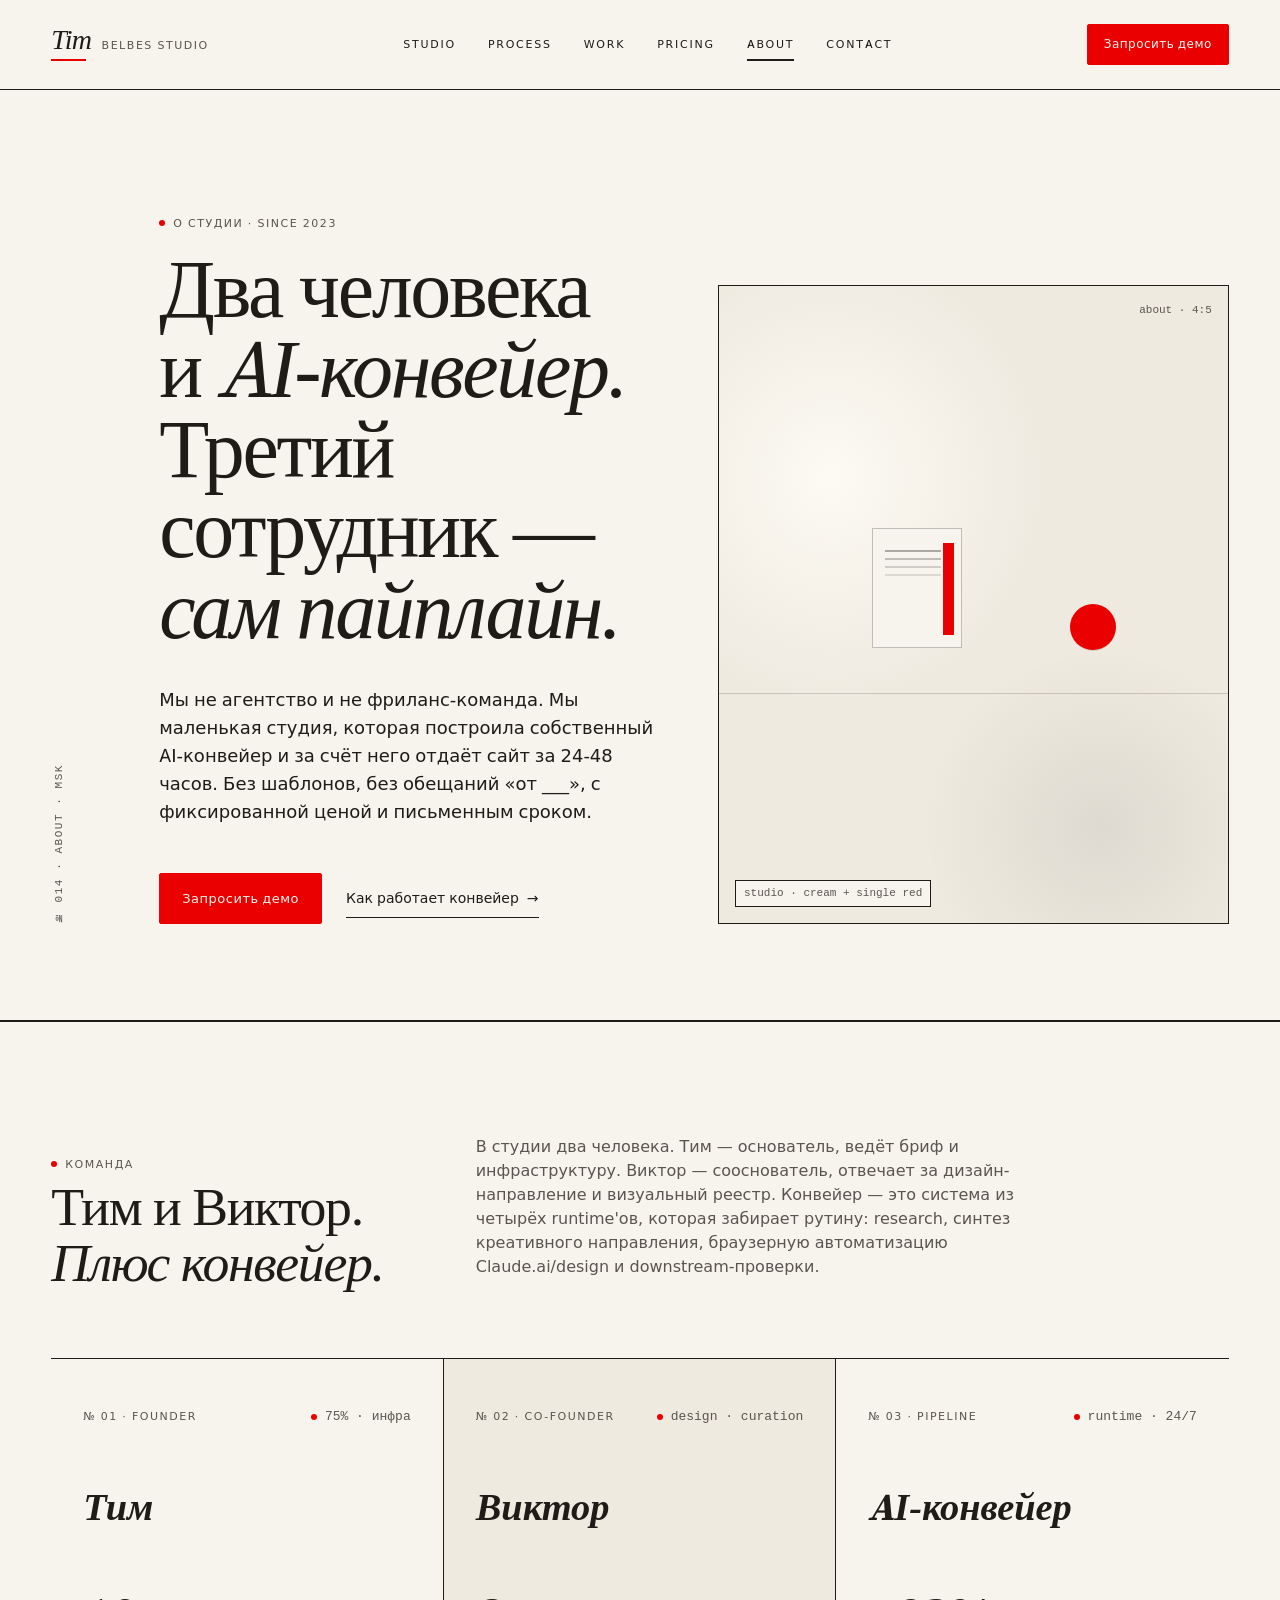
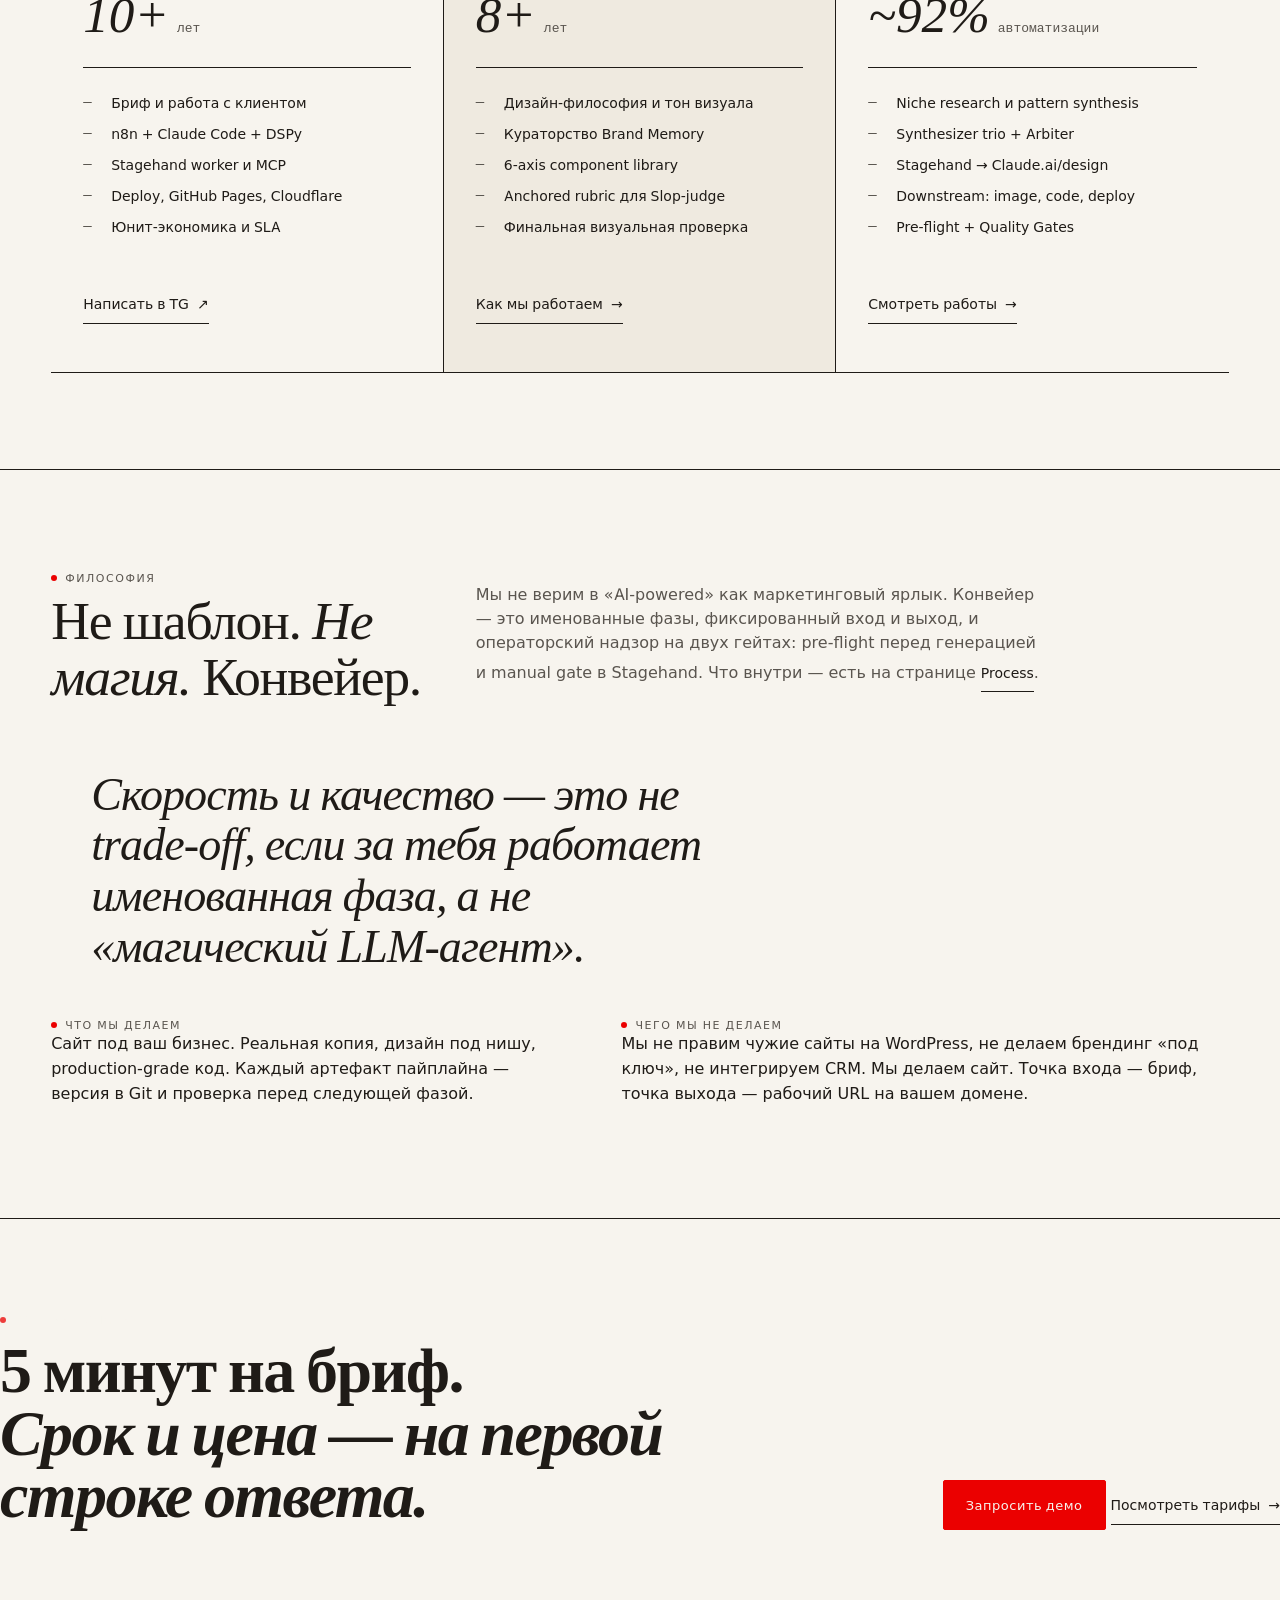
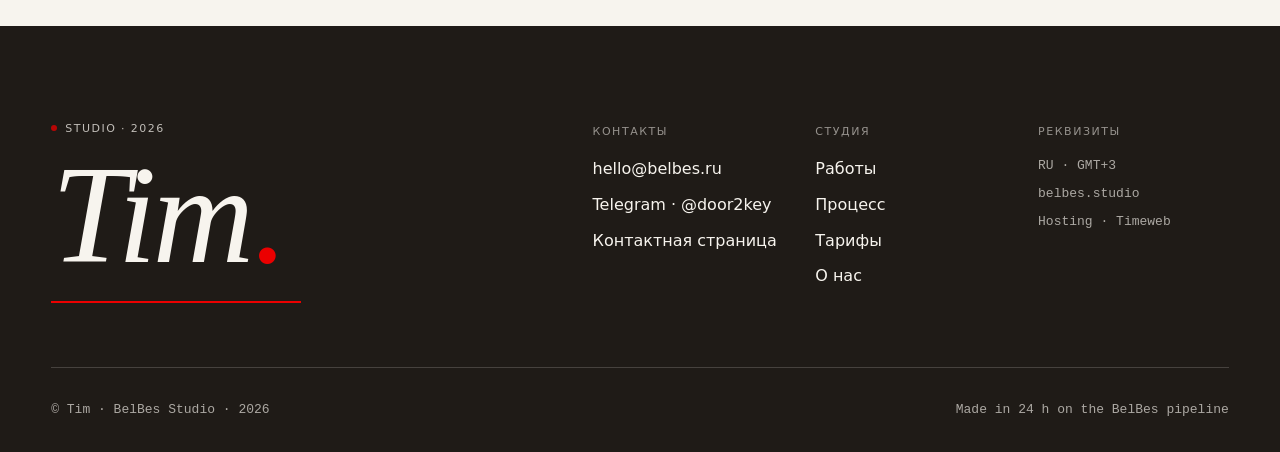
==== about.html @ f6752cf2 "autofix V6.11.3: Claude Code generated 4 missing nav pages about/pricing/case-studies/contacts. Stag" ====
<!DOCTYPE html>
<html lang="ru">
<head>
<meta charset="UTF-8" />
<meta name="viewport" content="width=device-width, initial-scale=1" />
<title>О студии — BelBes Studio</title>
<meta name="description" content="BelBes Studio — два человека и AI-конвейер. Мы делаем сайт под ключ за 24-48 часов: фиксированный срок, прозрачный процесс, production-grade код." />
<link rel="stylesheet" href="assets/styles.css" />
</head>
<body data-screen-label="about">
<a class="bb-skip" href="#main">Перейти к контенту</a>
<div class="bb-page">

  <header class="bb-header">
    <a href="index.html" class="bb-wordmark">
      <span class="bb-wordmark-italic">Tim</span>
      <span class="bb-wordmark-tag">BelBes Studio</span>
    </a>
    <nav class="bb-nav" aria-label="Основная навигация">
      <a class="bb-nav-link" href="index.html">Studio</a>
      <a class="bb-nav-link" href="how-it-works.html">Process</a>
      <a class="bb-nav-link" href="case-studies.html">Work</a>
      <a class="bb-nav-link" href="pricing.html">Pricing</a>
      <a class="bb-nav-link is-active" href="about.html">About</a>
      <a class="bb-nav-link" href="contacts.html">Contact</a>
    </nav>
    <a class="bb-btn bb-btn-primary bb-btn-sm" href="contacts.html#brief">Запросить демо</a>
  </header>

  <main id="main">

    <section class="bb-hero" data-screen-label="about / hero" aria-labelledby="about-title">
      <div class="bb-hero-rail">
        <div class="bb-rail bb-rail-v">№ 014 · ABOUT · MSK</div>
      </div>
      <div class="bb-hero-body">
        <div class="bb-eyebrow"><span class="dot"></span>О студии · since 2023</div>
        <h1 id="about-title" class="bb-hero-title">
          Два человека и <em>AI-конвейер.</em><br />
          Третий сотрудник —<br />
          <em>сам пайплайн.</em>
        </h1>
        <p class="bb-hero-lede">
          Мы не агентство и не фриланс-команда. Мы маленькая студия, которая
          построила собственный AI-конвейер и за счёт него отдаёт сайт за
          24-48 часов. Без шаблонов, без обещаний «от ___», с фиксированной
          ценой и письменным сроком.
        </p>
        <div class="bb-hero-cta">
          <a class="bb-btn bb-btn-primary" href="contacts.html#brief">Запросить демо</a>
          <a class="bb-btn-link" href="how-it-works.html">Как работает конвейер <span class="bb-arr">→</span></a>
        </div>
      </div>
      <div class="bb-hero-meta">
        <div class="bb-photo-editorial" style="width:100%; aspect-ratio: 4/5;">
          <div class="bb-photo-accent"></div>
          <div class="bb-photo-cup"></div>
          <span class="bb-photo-corner">about · 4:5</span>
          <span class="bb-photo-tag">studio · cream + single red</span>
        </div>
      </div>
    </section>

    <section class="bb-section" data-screen-label="about / team" aria-labelledby="team-title">
      <div class="container">
        <header class="bb-section-head">
          <div class="bb-section-head-stack">
            <div class="bb-eyebrow"><span class="dot"></span>Команда</div>
            <h2 id="team-title" class="bb-section-title">
              Тим и Виктор. <em>Плюс конвейер.</em>
            </h2>
          </div>
          <p class="bb-section-kicker">
            В студии два человека. Тим — основатель, ведёт бриф и инфраструктуру.
            Виктор — сооснователь, отвечает за дизайн-направление и
            визуальный реестр. Конвейер — это система из четырёх runtime'ов,
            которая забирает рутину: research, синтез креативного направления,
            браузерную автоматизацию Claude.ai/design и downstream-проверки.
          </p>
        </header>

        <div class="bb-tiers">
          <article class="bb-tier">
            <div class="bb-tier-eyebrow">
              <span class="bb-eyebrow">№ 01 · Founder</span>
              <span class="bb-tier-time">75% · инфра</span>
            </div>
            <h3 class="bb-tier-name"><em>Тим</em></h3>
            <div class="bb-tier-price">
              <span class="bb-tier-price-num">10+</span>
              <span class="bb-tier-price-unit">лет</span>
            </div>
            <div class="bb-tier-line"></div>
            <ul class="bb-tier-list">
              <li>Бриф и работа с клиентом</li>
              <li>n8n + Claude Code + DSPy</li>
              <li>Stagehand worker и MCP</li>
              <li>Deploy, GitHub Pages, Cloudflare</li>
              <li>Юнит-экономика и SLA</li>
            </ul>
            <div class="bb-tier-cta">
              <a class="bb-btn-link" href="https://t.me/door2key">Написать в TG <span class="bb-arr">↗</span></a>
            </div>
          </article>

          <article class="bb-tier is-feature">
            <div class="bb-tier-eyebrow">
              <span class="bb-eyebrow">№ 02 · Co-founder</span>
              <span class="bb-tier-time">design · curation</span>
            </div>
            <h3 class="bb-tier-name"><em>Виктор</em></h3>
            <div class="bb-tier-price">
              <span class="bb-tier-price-num">8+</span>
              <span class="bb-tier-price-unit">лет</span>
            </div>
            <div class="bb-tier-line"></div>
            <ul class="bb-tier-list">
              <li>Дизайн-философия и тон визуала</li>
              <li>Кураторство Brand Memory</li>
              <li>6-axis component library</li>
              <li>Anchored rubric для Slop-judge</li>
              <li>Финальная визуальная проверка</li>
            </ul>
            <div class="bb-tier-cta">
              <a class="bb-btn-link" href="how-it-works.html">Как мы работаем <span class="bb-arr">→</span></a>
            </div>
          </article>

          <article class="bb-tier">
            <div class="bb-tier-eyebrow">
              <span class="bb-eyebrow">№ 03 · Pipeline</span>
              <span class="bb-tier-time">runtime · 24/7</span>
            </div>
            <h3 class="bb-tier-name"><em>AI-конвейер</em></h3>
            <div class="bb-tier-price">
              <span class="bb-tier-price-num">~92%</span>
              <span class="bb-tier-price-unit">автоматизации</span>
            </div>
            <div class="bb-tier-line"></div>
            <ul class="bb-tier-list">
              <li>Niche research и pattern synthesis</li>
              <li>Synthesizer trio + Arbiter</li>
              <li>Stagehand → Claude.ai/design</li>
              <li>Downstream: image, code, deploy</li>
              <li>Pre-flight + Quality Gates</li>
            </ul>
            <div class="bb-tier-cta">
              <a class="bb-btn-link" href="case-studies.html">Смотреть работы <span class="bb-arr">→</span></a>
            </div>
          </article>
        </div>
      </div>
    </section>

    <section class="bb-section" data-screen-label="about / philosophy" aria-labelledby="phil-title">
      <div class="container">
        <header class="bb-section-head">
          <div class="bb-section-head-stack">
            <div class="bb-eyebrow"><span class="dot"></span>Философия</div>
            <h2 id="phil-title" class="bb-section-title">
              Не шаблон. <em>Не магия.</em> Конвейер.
            </h2>
          </div>
          <p class="bb-section-kicker">
            Мы не верим в «AI-powered» как маркетинговый ярлык. Конвейер — это
            именованные фазы, фиксированный вход и выход, и операторский надзор
            на двух гейтах: pre-flight перед генерацией и manual gate в
            Stagehand. Что внутри — есть на странице
            <a class="bb-btn-link" href="how-it-works.html">Process</a>.
          </p>
        </header>

        <blockquote class="bb-pullquote">
          <em>Скорость и качество — это не trade-off, если за тебя работает
          именованная фаза, а не «магический LLM-агент».</em>
        </blockquote>

        <div class="bb-two-col">
          <div>
            <div class="bb-eyebrow"><span class="dot"></span>Что мы делаем</div>
            <p>Сайт под ваш бизнес. Реальная копия, дизайн под нишу,
            production-grade код. Каждый артефакт пайплайна — версия в Git и
            проверка перед следующей фазой.</p>
          </div>
          <div>
            <div class="bb-eyebrow"><span class="dot"></span>Чего мы не делаем</div>
            <p>Мы не правим чужие сайты на WordPress, не делаем брендинг
            «под ключ», не интегрируем CRM. Мы делаем сайт. Точка входа —
            бриф, точка выхода — рабочий URL на вашем домене.</p>
          </div>
        </div>
      </div>
    </section>

    <section class="bb-section bb-cta-banner" data-screen-label="about / cta">
      <div class="bb-cta-banner-side">
        <div class="bb-eyebrow on-dark"><span class="dot"></span>Готовы начать?</div>
        <h2 class="bb-cta-banner-title">
          5 минут на бриф.<br /><em>Срок и цена — на первой строке ответа.</em>
        </h2>
      </div>
      <div>
        <a class="bb-btn bb-btn-primary" href="contacts.html#brief">Запросить демо</a>
        <a class="bb-btn-link on-dark" href="pricing.html">Посмотреть тарифы <span class="bb-arr">→</span></a>
      </div>
    </section>

  </main>

  <footer class="bb-footer">
    <div class="bb-footer-top">
      <div>
        <div class="bb-eyebrow on-dark"><span class="dot"></span>Studio · 2026</div>
        <div class="bb-footer-mark">Tim<span class="bb-footer-mark-dot">.</span></div>
        <div class="bb-footer-rule"></div>
      </div>
      <div class="bb-footer-cols">
        <div>
          <div class="bb-footer-h">Контакты</div>
          <a href="mailto:hello@belbes.ru">hello@belbes.ru</a>
          <a href="https://t.me/door2key">Telegram · @door2key</a>
          <a href="contacts.html">Контактная страница</a>
        </div>
        <div>
          <div class="bb-footer-h">Студия</div>
          <a href="case-studies.html">Работы</a>
          <a href="how-it-works.html">Процесс</a>
          <a href="pricing.html">Тарифы</a>
          <a href="about.html">О нас</a>
        </div>
        <div>
          <div class="bb-footer-h">Реквизиты</div>
          <span class="bb-mono" style="color: rgba(247,244,238,0.65);">RU · GMT+3</span>
          <span class="bb-mono" style="color: rgba(247,244,238,0.65);">belbes.studio</span>
          <span class="bb-mono" style="color: rgba(247,244,238,0.65);">Hosting · Timeweb</span>
        </div>
      </div>
    </div>
    <div class="bb-footer-bot">
      <span class="bb-mono">© Tim · BelBes Studio · 2026</span>
      <span class="bb-mono">Made in 24 h on the BelBes pipeline</span>
    </div>
  </footer>

</div>
</body>
</html>
---- assets/styles.css ----
/* ============================================================
   BelBes Studio — Site styles
   Multi-page, editorial. Shared across all pages.
   ============================================================ */

/* ---- Fonts ------------------------------------------------ */

@font-face {
  font-family: "Inter";
  src: url("../fonts/inter-400.woff2") format("woff2");
  font-weight: 400; font-style: normal; font-display: swap;
}
@font-face {
  font-family: "Inter";
  src: url("../fonts/inter-500.woff2") format("woff2");
  font-weight: 500; font-style: normal; font-display: swap;
}
@font-face {
  font-family: "Inter";
  src: url("../fonts/inter-600.woff2") format("woff2");
  font-weight: 600; font-style: normal; font-display: swap;
}
@font-face {
  font-family: "Source Serif Pro";
  src: url("../fonts/source-serif-pro-400.woff2") format("woff2");
  font-weight: 400; font-style: normal; font-display: swap;
}
@font-face {
  font-family: "Source Serif Pro";
  src: url("../fonts/source-serif-pro-600.woff2") format("woff2");
  font-weight: 600; font-style: normal; font-display: swap;
}
@font-face {
  font-family: "Source Serif Pro";
  src: url("../fonts/source-serif-pro-700.woff2") format("woff2");
  font-weight: 700; font-style: normal; font-display: swap;
}

/* JetBrains Mono via Google for monospace specimen */
@import url("https://fonts.googleapis.com/css2?family=JetBrains+Mono:wght@400;500&display=swap");

/* ---- Tokens ----------------------------------------------- */

:root {
  --bb-red:           #EB0000;
  --bb-red-ink:       #C40000;
  --bb-ink:           #1F1B17;
  --bb-ink-soft:      #2A2620;
  --bb-graphite:      #5A554F;
  --bb-stone:         #8A857F;
  --bb-hairline:      #1F1B17;
  --bb-hairline-soft: rgba(31, 27, 23, 0.12);

  --bb-cream:         #F7F4EE;
  --bb-cream-deep:    #EFEAE0;
  --bb-paper:         #FAFAFA;
  --bb-white:         #FFFFFF;

  --bg:               var(--bb-cream);
  --bg-alt:           var(--bb-cream-deep);
  --bg-inverse:       var(--bb-ink);
  --fg:               var(--bb-ink);
  --fg-muted:         var(--bb-graphite);
  --fg-subtle:        var(--bb-stone);
  --fg-inverse:       var(--bb-cream);
  --primary:          var(--bb-red);
  --rule:             var(--bb-hairline);
  --rule-soft:        var(--bb-hairline-soft);

  --font-display:     "Source Serif Pro", "Iowan Old Style", Georgia, serif;
  --font-body:        "Inter", system-ui, -apple-system, "Segoe UI", sans-serif;
  --font-mono:        "JetBrains Mono", ui-monospace, "SF Mono", Menlo, monospace;

  --fs-display-xl:    clamp(56px, 9vw, 128px);
  --fs-display-lg:    clamp(44px, 6.4vw, 96px);
  --fs-display-md:    clamp(36px, 4.8vw, 72px);
  --fs-display-sm:    clamp(28px, 3.6vw, 52px);
  --fs-h1:            clamp(36px, 4.2vw, 64px);
  --fs-h2:            clamp(26px, 2.6vw, 40px);
  --fs-h3:            22px;
  --fs-h4:            18px;
  --fs-body-lg:       18px;
  --fs-body:          16px;
  --fs-body-sm:       14px;
  --fs-caption:       12px;
  --fs-label:         11px;

  --sp-1:  4px;  --sp-2:  8px;  --sp-3: 12px; --sp-4: 16px;
  --sp-5: 24px;  --sp-6: 32px;  --sp-7: 48px; --sp-8: 64px;
  --sp-9: 96px;  --sp-10: 128px; --sp-11: 192px;

  --container-max: 1280px;
  --gutter: clamp(20px, 4vw, 64px);

  --bw-hairline: 1px;
  --bw-rule:     1.5px;
  --bw-strong:   2px;

  --ease-editorial: cubic-bezier(0.25, 0.1, 0.25, 1);
  --dur-fast: 180ms; --dur-base: 280ms; --dur-slow: 600ms; --dur-hero: 800ms;
}

/* ---- Reset ------------------------------------------------ */

*, *::before, *::after { box-sizing: border-box; }
html, body { margin: 0; padding: 0; }
html { scroll-behavior: smooth; }

body {
  background: var(--bg);
  color: var(--fg);
  font-family: var(--font-body);
  font-size: var(--fs-body);
  line-height: 1.55;
  -webkit-font-smoothing: antialiased;
  text-rendering: optimizeLegibility;
}
::selection { background: var(--bb-ink); color: var(--bb-cream); }

img { display: block; max-width: 100%; }
button { font: inherit; color: inherit; background: none; border: 0; cursor: pointer; padding: 0; }
input, textarea, select { font: inherit; color: inherit; }

a { color: inherit; text-decoration: underline; text-decoration-thickness: 1px; text-underline-offset: 3px; transition: color var(--dur-fast) var(--ease-editorial); }
a:hover { color: var(--primary); }
a:focus-visible, button:focus-visible, input:focus-visible, textarea:focus-visible {
  outline: 2px solid var(--bb-ink); outline-offset: 2px;
}

/* ---- Type utilities --------------------------------------- */

.t-display-xl, .t-display-lg, .t-display-md, .t-display-sm, .t-h1, .t-h2 {
  font-family: var(--font-display);
  font-weight: 400;
  letter-spacing: -0.02em;
  line-height: 1.02;
  color: var(--fg);
  text-wrap: balance;
  margin: 0;
}
.t-display-xl { font-size: var(--fs-display-xl); line-height: 0.95; letter-spacing: -0.03em; }
.t-display-lg { font-size: var(--fs-display-lg); line-height: 0.98; letter-spacing: -0.028em; }
.t-display-md { font-size: var(--fs-display-md); line-height: 1.0; letter-spacing: -0.025em; }
.t-display-sm { font-size: var(--fs-display-sm); line-height: 1.04; }
.t-h1 { font-size: var(--fs-h1); line-height: 1.05; }
.t-h2 { font-size: var(--fs-h2); line-height: 1.1; }
.t-italic { font-style: italic; }
em, i { font-style: italic; }
strong, b { font-weight: 600; }

.t-h3 { font-family: var(--font-body); font-weight: 500; font-size: var(--fs-h3); line-height: 1.3; letter-spacing: -0.01em; margin: 0; }
.t-h4 { font-family: var(--font-body); font-weight: 500; font-size: var(--fs-h4); line-height: 1.35; margin: 0; }

.t-body-lg { font-size: var(--fs-body-lg); line-height: 1.6; }
.t-body    { font-size: var(--fs-body); line-height: 1.6; }
.t-body-sm { font-size: var(--fs-body-sm); line-height: 1.5; }
.t-muted  { color: var(--fg-muted); }
.t-subtle { color: var(--fg-subtle); }

.t-caption { font-size: var(--fs-caption); line-height: 1.4; color: var(--fg-muted); }

.t-label, .bb-label, .bb-eyebrow {
  font-family: var(--font-body);
  font-weight: 500;
  font-size: var(--fs-label);
  line-height: 1;
  letter-spacing: 0.14em;
  text-transform: uppercase;
  color: var(--fg-muted);
}
.bb-eyebrow.on-dark, .t-label.on-dark { color: var(--fg-inverse); opacity: 0.75; }
.bb-eyebrow .dot,
.t-label .dot { display: inline-block; width: 6px; height: 6px; background: var(--primary); border-radius: 999px; margin-right: 8px; vertical-align: 1px; }

.t-mono, .bb-mono { font-family: var(--font-mono); font-size: 13px; letter-spacing: 0; }

/* ---- Layout shell ----------------------------------------- */

.bb-page { display: flex; flex-direction: column; min-height: 100vh; }
main { flex: 1; }

.container {
  width: 100%;
  max-width: var(--container-max);
  margin: 0 auto;
  padding: 0 var(--gutter);
}
.container-wide {
  width: 100%;
  max-width: 1480px;
  margin: 0 auto;
  padding: 0 var(--gutter);
}

.bb-section { padding: var(--sp-9) 0; border-top: var(--bw-hairline) solid var(--rule); }
.bb-section:first-child { border-top: 0; }
.bb-section-pad-lg { padding: var(--sp-10) 0; }
.bb-section-pad-sm { padding: var(--sp-8) 0; }
.bb-section-inverse { background: var(--bg-inverse); color: var(--fg-inverse); }
.bb-section-inverse .bb-eyebrow, .bb-section-inverse .t-label { color: var(--fg-inverse); opacity: 0.7; }
.bb-section-inverse .t-muted { color: rgba(247,244,238,0.65); }

@media (max-width: 768px) {
  .bb-section { padding: var(--sp-8) 0; }
  .bb-section-pad-lg { padding: var(--sp-8) 0; }
}

/* ---- Header ----------------------------------------------- */

.bb-header {
  display: flex; align-items: center; justify-content: space-between;
  gap: var(--sp-6);
  padding: var(--sp-5) var(--gutter);
  border-bottom: var(--bw-hairline) solid var(--rule);
  position: sticky; top: 0; z-index: 50;
  background: var(--bb-cream);
}
.bb-wordmark {
  display: flex; align-items: baseline; gap: 10px;
  text-decoration: none;
  position: relative;
}
.bb-wordmark-italic {
  font-family: var(--font-display);
  font-style: italic;
  font-weight: 400;
  font-size: 28px;
  line-height: 1;
  letter-spacing: -0.02em;
  position: relative;
  padding-bottom: 6px;
}
.bb-wordmark-italic::after {
  content: ""; position: absolute; left: 0; right: 14%;
  bottom: 0; height: 2px; background: var(--bb-red);
}
.bb-wordmark-tag {
  font-family: var(--font-body); font-weight: 500;
  font-size: 11px; letter-spacing: 0.14em; text-transform: uppercase;
  color: var(--fg-muted);
}
.bb-nav { display: flex; align-items: center; gap: var(--sp-6); }
.bb-nav-link {
  font-family: var(--font-body); font-weight: 500;
  font-size: 11px; letter-spacing: 0.16em; text-transform: uppercase;
  text-decoration: none; color: var(--fg);
  padding: 6px 0;
  position: relative;
}
.bb-nav-link:hover { color: var(--primary); }
.bb-nav-link.is-active::after {
  content: ""; position: absolute; left: 0; right: 0; bottom: -2px;
  height: 1.5px; background: var(--bb-ink);
}
.bb-nav-link.is-active { color: var(--bb-ink); }

@media (max-width: 880px) {
  .bb-nav { display: none; }
}

/* ---- Buttons ---------------------------------------------- */

.bb-btn {
  display: inline-flex; align-items: center; gap: 10px;
  padding: 14px 22px;
  border: var(--bw-rule) solid var(--bb-ink);
  background: var(--bb-ink);
  color: var(--bb-cream);
  font-family: var(--font-body);
  font-weight: 500;
  font-size: 13px;
  letter-spacing: 0.04em;
  text-transform: none;
  text-decoration: none;
  border-radius: 2px;
  transition: background var(--dur-fast) var(--ease-editorial),
              color var(--dur-fast) var(--ease-editorial),
              border-color var(--dur-fast) var(--ease-editorial);
  cursor: pointer;
}
.bb-btn:hover { color: var(--bb-cream); background: var(--bb-red); border-color: var(--bb-red); }
.bb-btn:active { background: var(--bb-red-ink); border-color: var(--bb-red-ink); }

.bb-btn-primary { background: var(--bb-red); border-color: var(--bb-red); }
.bb-btn-primary:hover { background: var(--bb-ink); border-color: var(--bb-ink); color: var(--bb-cream); }
.bb-btn-primary:active { background: var(--bb-red-ink); border-color: var(--bb-red-ink); }

.bb-btn-ghost { background: transparent; color: var(--bb-ink); border-color: var(--bb-ink); }
.bb-btn-ghost:hover { background: var(--bb-ink); color: var(--bb-cream); }

.bb-btn-sm { padding: 10px 16px; font-size: 12px; }

.bb-btn-link {
  display: inline-flex; align-items: center; gap: 8px;
  text-decoration: none;
  font-family: var(--font-body); font-weight: 500; font-size: 14px;
  color: var(--bb-ink);
  padding: 8px 0;
  border-bottom: 1px solid var(--bb-ink);
}
.bb-btn-link .bb-arr { transition: transform var(--dur-fast) var(--ease-editorial); display: inline-block; }
.bb-btn-link:hover { color: var(--bb-red); border-bottom-color: var(--bb-red); }
.bb-btn-link:hover .bb-arr { transform: translateX(3px); }

/* ---- Chips ------------------------------------------------ */

.bb-chip {
  display: inline-flex; align-items: center;
  padding: 4px 10px;
  border: 1px solid var(--bb-ink);
  border-radius: 999px;
  font-size: 11px; font-weight: 500; letter-spacing: 0.08em;
  text-transform: uppercase;
  background: transparent;
}
.bb-chip.is-red { color: var(--bb-red); border-color: var(--bb-red); }

/* ---- Hero ------------------------------------------------- */

.bb-hero {
  position: relative;
  padding: var(--sp-10) var(--gutter) var(--sp-9);
  display: grid;
  grid-template-columns: 60px 1fr 1fr;
  gap: var(--sp-7);
  align-items: end;
  border-bottom: var(--bw-hairline) solid var(--rule);
  overflow: hidden;
}
.bb-hero-rail { display: flex; flex-direction: column; gap: var(--sp-3); }
.bb-hero-rail .bb-label {
  writing-mode: vertical-rl; transform: rotate(180deg);
  letter-spacing: 0.14em;
}
.bb-hero-body { max-width: 64ch; }
.bb-hero-title {
  font-family: var(--font-display);
  font-weight: 400;
  font-size: var(--fs-display-lg);
  line-height: 0.98;
  letter-spacing: -0.028em;
  margin: var(--sp-5) 0 var(--sp-6);
  text-wrap: balance;
}
.bb-hero-lede {
  font-family: var(--font-body);
  font-size: 18px; line-height: 1.55;
  max-width: 56ch;
  color: var(--bb-ink);
  margin: 0 0 var(--sp-7);
}
.bb-hero-cta { display: flex; flex-wrap: wrap; gap: var(--sp-5); align-items: center; }
.bb-hero-meta {
  position: relative;
  align-self: stretch;
  display: flex; align-items: flex-end;
}
.bb-hero-photo {
  position: relative;
  width: 100%; height: 100%;
  min-height: 420px;
  background: var(--bg-alt);
  border: 1px solid var(--rule);
  overflow: hidden;
}

@media (max-width: 1024px) {
  .bb-hero { grid-template-columns: 1fr; padding: var(--sp-8) var(--gutter) var(--sp-7); gap: var(--sp-6); }
  .bb-hero-rail { display: none; }
  .bb-hero-photo { min-height: 280px; }
}

/* ---- Photo placeholders / ambient ------------------------- */

.bb-photo-tag {
  position: absolute; left: 16px; bottom: 16px;
  font-family: var(--font-mono);
  font-size: 11px;
  letter-spacing: 0;
  color: var(--fg-muted);
  background: var(--bb-cream);
  padding: 4px 8px;
  border: 1px solid var(--rule);
}
.bb-photo-corner {
  position: absolute; right: 16px; top: 16px;
  font-family: var(--font-mono); font-size: 11px;
  color: var(--fg-muted);
}
.bb-photo-placeholder {
  position: relative;
  background: var(--bg-alt);
  border: 1px solid var(--rule);
  width: 100%;
  aspect-ratio: 16/10;
}

/* Editorial hero placeholder painting:
   warm cream surface w/ subtle grain via radial gradients,
   single red accent (book/cup/dot), hairline rule for desk edge.
   No photographic illusion — honest editorial sketch. */
.bb-photo-editorial {
  position: relative;
  background: var(--bb-cream-deep);
  border: 1px solid var(--rule);
  overflow: hidden;
}
.bb-photo-editorial::before {
  content: "";
  position: absolute; inset: 0;
  background:
    radial-gradient(ellipse 70% 60% at 22% 30%, rgba(255,253,247,0.85), transparent 60%),
    radial-gradient(ellipse 50% 40% at 75% 85%, rgba(31,27,23,0.08), transparent 70%);
  pointer-events: none;
}
.bb-photo-editorial::after {
  content: ""; position: absolute;
  left: 0; right: 0; top: 64%;
  height: 1px; background: rgba(31,27,23,0.18);
}
.bb-photo-editorial .bb-photo-accent {
  position: absolute;
  left: 30%; top: 38%;
  width: clamp(90px, 14%, 200px);
  aspect-ratio: 3/4;
  background: var(--bb-cream);
  border: 1px solid rgba(31,27,23,0.25);
}
.bb-photo-editorial .bb-photo-accent::after {
  content: "";
  position: absolute;
  right: 8%; top: 12%;
  width: 12%; height: 78%;
  background: var(--bb-red);
}
.bb-photo-editorial .bb-photo-accent::before {
  content: "";
  position: absolute; left: 14%; top: 18%;
  right: 22%; height: 2px;
  background: rgba(31,27,23,0.35);
  box-shadow:
    0 8px 0 0 rgba(31,27,23,0.25),
    0 16px 0 0 rgba(31,27,23,0.18),
    0 24px 0 0 rgba(31,27,23,0.12);
}
.bb-photo-editorial .bb-photo-cup {
  position: absolute;
  right: 22%; top: 50%;
  width: 9%;
  aspect-ratio: 1/1;
  background: var(--bb-red);
  border-radius: 999px;
  box-shadow: 0 1px 0 rgba(31,27,23,0.15);
}

@media (prefers-reduced-motion: no-preference) {
  .bb-photo-editorial .bb-photo-cup {
    animation: bb-red-breathe 8s var(--ease-editorial) infinite;
  }
  .bb-photo-editorial::before {
    animation: bb-light-drift 14s ease-in-out infinite alternate;
  }
}
@keyframes bb-red-breathe {
  0%, 100% { transform: scale(1); }
  50%      { transform: scale(1.04); }
}
@keyframes bb-light-drift {
  0%   { transform: translateX(-2%); }
  100% { transform: translateX(2%); }
}

/* Portrait placeholder for founders */
.bb-photo-portrait {
  position: relative;
  background: var(--bb-cream-deep);
  border: 1px solid var(--rule);
  overflow: hidden;
}
.bb-photo-portrait::before {
  content: ""; position: absolute; inset: 0;
  background:
    radial-gradient(ellipse 35% 28% at 35% 35%, rgba(31,27,23,0.18), transparent 70%),
    radial-gradient(ellipse 35% 28% at 65% 38%, rgba(31,27,23,0.18), transparent 70%),
    radial-gradient(ellipse 45% 18% at 35% 72%, rgba(31,27,23,0.16), transparent 70%),
    radial-gradient(ellipse 45% 18% at 65% 74%, rgba(31,27,23,0.16), transparent 70%);
}
.bb-photo-portrait::after {
  content: ""; position: absolute;
  right: 8%; top: 12%;
  width: 6px; height: 56px;
  background: var(--bb-red);
}

/* Case thumb placeholder — laptop sketch */
.bb-photo-case {
  position: relative;
  background: var(--bb-cream-deep);
  border: 1px solid var(--rule);
  overflow: hidden;
}
.bb-photo-case::before {
  content: "";
  position: absolute;
  left: 16%; top: 18%; right: 16%; bottom: 26%;
  background: var(--bb-cream);
  border: 1px solid rgba(31,27,23,0.35);
}
.bb-photo-case::after {
  content: ""; position: absolute;
  left: 10%; right: 10%; bottom: 22%;
  height: 6px; background: rgba(31,27,23,0.4);
}
.bb-photo-case .bb-photo-accent {
  position: absolute;
  right: 22%; bottom: 12%;
  width: 22px; height: 22px;
  background: var(--bb-red);
  border-radius: 999px;
}

/* ---- Manifesto / numbered rows ---------------------------- */

.bb-manifesto-list {
  margin-top: var(--sp-6);
  display: grid; grid-template-columns: 1fr;
}
.bb-manifesto-row {
  display: grid;
  grid-template-columns: 64px 1fr;
  gap: var(--sp-6);
  align-items: baseline;
  padding: var(--sp-6) 0;
  border-top: 1px solid var(--rule);
}
.bb-manifesto-row:last-child { border-bottom: 1px solid var(--rule); }
.bb-manifesto-num {
  font-family: var(--font-mono); font-size: 13px; color: var(--fg-muted);
}
.bb-manifesto-text {
  font-family: var(--font-display); font-size: clamp(24px, 3vw, 40px);
  line-height: 1.15; letter-spacing: -0.02em;
}

/* ---- Section heads ---------------------------------------- */

.bb-section-head {
  display: grid;
  grid-template-columns: 1fr 2fr;
  gap: var(--sp-7);
  align-items: end;
  margin-bottom: var(--sp-8);
}
.bb-section-head-stack { display: flex; flex-direction: column; gap: var(--sp-3); }
.bb-section-title {
  font-family: var(--font-display);
  font-weight: 400;
  font-size: var(--fs-h1);
  line-height: 1.04;
  letter-spacing: -0.025em;
  margin: 0;
  text-wrap: balance;
}
.bb-section-kicker {
  font-family: var(--font-body); font-size: 16px; color: var(--fg-muted);
  max-width: 52ch; line-height: 1.5;
}
@media (max-width: 880px) {
  .bb-section-head { grid-template-columns: 1fr; align-items: start; }
}

/* ---- Process list (typographic table) --------------------- */

.bb-process-list { display: flex; flex-direction: column; }
.bb-process-row {
  display: grid;
  grid-template-columns: 80px minmax(180px, 1fr) 2fr 120px;
  gap: var(--sp-6);
  align-items: baseline;
  padding: var(--sp-6) 0;
  border-top: 1px solid var(--rule);
  transition: background var(--dur-fast) var(--ease-editorial);
}
.bb-process-row:last-child { border-bottom: 1px solid var(--rule); }
.bb-process-row:hover { background: var(--bg-alt); }
.bb-process-num {
  font-family: var(--font-mono); font-size: 13px;
  color: var(--fg-muted);
}
.bb-process-h {
  font-family: var(--font-display); font-style: italic;
  font-size: clamp(22px, 2.4vw, 32px);
  line-height: 1.15; letter-spacing: -0.02em;
  color: var(--fg);
}
.bb-process-t {
  font-size: 16px; line-height: 1.6;
  color: var(--fg-muted); max-width: 56ch;
}
.bb-process-meta {
  font-family: var(--font-mono); font-size: 12px;
  color: var(--fg-muted);
  text-align: right;
  align-self: center;
}
@media (max-width: 980px) {
  .bb-process-row {
    grid-template-columns: 56px 1fr;
    grid-template-areas:
      "num heading"
      "num text"
      ".  meta";
    row-gap: var(--sp-3);
  }
  .bb-process-num { grid-area: num; }
  .bb-process-h   { grid-area: heading; }
  .bb-process-t   { grid-area: text; }
  .bb-process-meta { grid-area: meta; text-align: left; }
}

/* ---- Pricing / proposition tiers -------------------------- */

.bb-tiers {
  display: grid;
  grid-template-columns: repeat(3, 1fr);
  border-top: 1px solid var(--rule);
  border-bottom: 1px solid var(--rule);
}
.bb-tier {
  padding: var(--sp-7) var(--sp-6);
  border-right: 1px solid var(--rule);
  display: flex; flex-direction: column; gap: var(--sp-5);
  position: relative;
}
.bb-tier:last-child { border-right: 0; }
.bb-tier-eyebrow { display: flex; align-items: center; justify-content: space-between; }
.bb-tier-name { font-family: var(--font-display); font-size: clamp(28px, 3vw, 44px); line-height: 1.05; }
.bb-tier-name em { font-style: italic; }
.bb-tier-price { display: flex; align-items: baseline; gap: 8px; }
.bb-tier-price-num { font-family: var(--font-display); font-style: italic; font-size: clamp(36px, 4vw, 56px); line-height: 1; }
.bb-tier-price-unit { font-family: var(--font-mono); font-size: 13px; color: var(--fg-muted); }
.bb-tier-time {
  font-family: var(--font-mono); font-size: 13px; color: var(--fg-muted);
  display: inline-flex; align-items: center; gap: 8px;
}
.bb-tier-time::before { content: ""; width: 6px; height: 6px; background: var(--bb-red); border-radius: 999px; }
.bb-tier-line { height: 1px; background: var(--rule); }
.bb-tier-list { list-style: none; margin: 0; padding: 0; display: flex; flex-direction: column; gap: 10px; }
.bb-tier-list li {
  display: grid; grid-template-columns: 16px 1fr; gap: 12px;
  font-size: 14px; line-height: 1.5;
  color: var(--fg);
}
.bb-tier-list li::before {
  content: "—"; color: var(--fg-muted); font-family: var(--font-mono);
}
.bb-tier-list.is-out li::before { content: "×"; color: var(--bb-red); }
.bb-tier-list.is-out li { color: var(--fg-muted); }

.bb-tier-cta { margin-top: auto; padding-top: var(--sp-5); }

.bb-tier.is-feature {
  background: var(--bg-alt);
}
.bb-tier.is-feature .bb-tier-name { position: relative; }

@media (max-width: 980px) {
  .bb-tiers { grid-template-columns: 1fr; }
  .bb-tier { border-right: 0; border-bottom: 1px solid var(--rule); }
  .bb-tier:last-child { border-bottom: 0; }
}

/* ---- Case grid -------------------------------------------- */

.bb-work-grid {
  display: grid;
  grid-template-columns: repeat(2, 1fr);
  gap: var(--sp-7) var(--sp-7);
}
.bb-work-card {
  display: flex; flex-direction: column;
  text-decoration: none; color: inherit;
  border-top: 1px solid var(--rule);
  padding-top: var(--sp-5);
  cursor: pointer;
}
.bb-work-photo {
  position: relative;
  width: 100%;
  aspect-ratio: 4/3;
  margin-bottom: var(--sp-5);
  transition: opacity var(--dur-base) var(--ease-editorial);
}
.bb-work-card:hover .bb-work-photo { opacity: 0.86; }
.bb-work-meta { display: flex; flex-direction: column; gap: 8px; }
.bb-work-num { font-family: var(--font-mono); font-size: 12px; color: var(--fg-muted); }
.bb-work-title {
  font-family: var(--font-display); font-size: clamp(22px, 2.2vw, 30px);
  line-height: 1.15; letter-spacing: -0.02em;
}
.bb-work-title em { font-style: italic; }
.bb-work-foot {
  display: flex; align-items: center; justify-content: space-between;
  margin-top: var(--sp-3);
  gap: var(--sp-4);
}
@media (max-width: 768px) {
  .bb-work-grid { grid-template-columns: 1fr; gap: var(--sp-6); }
}

/* ---- Form ------------------------------------------------- */

.bb-form { display: grid; grid-template-columns: 1fr 1fr; gap: var(--sp-6) var(--sp-7); margin-top: var(--sp-6); }
.bb-field { display: flex; flex-direction: column; gap: 8px; }
.bb-field-wide { grid-column: 1 / -1; }
.bb-field label {
  font-family: var(--font-body); font-weight: 500;
  font-size: 11px; letter-spacing: 0.14em; text-transform: uppercase;
  color: var(--fg-muted);
}
.bb-field input, .bb-field textarea, .bb-field select {
  width: 100%;
  padding: 12px 0;
  font-family: var(--font-body); font-size: 18px;
  color: var(--bb-ink);
  background: transparent;
  border: 0;
  border-bottom: 1px solid var(--bb-ink);
  border-radius: 0;
  resize: vertical;
}
.bb-field input::placeholder, .bb-field textarea::placeholder { color: var(--fg-subtle); }
.bb-field.is-err input, .bb-field.is-err textarea { border-bottom-color: var(--bb-red); }
.bb-help { font-size: 12px; color: var(--bb-red); }
.bb-help-inline { color: var(--fg-muted); font-size: 12px; }
.bb-form-foot {
  grid-column: 1 / -1;
  display: flex; align-items: center; justify-content: space-between; gap: var(--sp-5);
  margin-top: var(--sp-3); flex-wrap: wrap;
}
@media (max-width: 768px) {
  .bb-form { grid-template-columns: 1fr; }
}

/* ---- Hairline rule with red dot (decorative section divider) */

.bb-rule-decor {
  position: relative;
  height: 1px;
  background: var(--bb-ink);
  margin: var(--sp-9) 0;
}
.bb-rule-decor::after {
  content: ""; position: absolute;
  width: 10px; height: 10px;
  background: var(--bb-red); border-radius: 999px;
  top: -4.5px; left: 0;
  animation: bb-dot-travel 5s var(--ease-editorial) infinite;
}
@keyframes bb-dot-travel {
  0%   { left: 0; opacity: 1; }
  80%  { left: calc(100% - 10px); opacity: 1; }
  100% { left: calc(100% - 10px); opacity: 0; }
}
@media (prefers-reduced-motion: reduce) {
  .bb-rule-decor::after { animation: none; left: 50%; }
}

/* ---- Footer ----------------------------------------------- */

.bb-footer {
  background: var(--bb-ink);
  color: var(--fg-inverse);
  padding: var(--sp-9) var(--gutter) var(--sp-6);
  margin-top: 0;
}
.bb-footer .container { padding: 0; }
.bb-footer-top {
  display: grid;
  grid-template-columns: 1.4fr 2fr;
  gap: var(--sp-9);
  padding-bottom: var(--sp-8);
}
.bb-footer-mark {
  font-family: var(--font-display); font-style: italic;
  font-size: clamp(80px, 11vw, 160px);
  line-height: 0.9; letter-spacing: -0.03em;
  margin: var(--sp-5) 0 0;
}
.bb-footer-mark-dot { color: var(--bb-red); font-style: normal; }
.bb-footer-rule {
  height: 2px; background: var(--bb-red);
  width: 56%; margin-top: 16px;
}
.bb-footer-cols {
  display: grid; grid-template-columns: 1fr 1fr 1fr;
  gap: var(--sp-6);
}
.bb-footer-cols > div { display: flex; flex-direction: column; gap: 8px; }
.bb-footer-h {
  font-size: 11px; letter-spacing: 0.14em; text-transform: uppercase;
  color: rgba(247,244,238,0.55); margin-bottom: 8px;
}
.bb-footer a {
  color: var(--fg-inverse); text-decoration: none;
  border-bottom: 1px solid transparent;
  padding-bottom: 2px;
  width: max-content;
}
.bb-footer a:hover { color: var(--bb-red); border-bottom-color: var(--bb-red); }
.bb-footer-bot {
  display: flex; justify-content: space-between; flex-wrap: wrap;
  gap: var(--sp-5);
  padding-top: var(--sp-6);
  border-top: 1px solid rgba(247,244,238,0.18);
}
.bb-footer-bot .bb-mono { color: rgba(247,244,238,0.65); }

@media (max-width: 880px) {
  .bb-footer-top { grid-template-columns: 1fr; }
  .bb-footer-cols { grid-template-columns: 1fr 1fr; }
}

/* ---- Process overview (typographic narrative) ------------- */

.bb-process-narrative {
  display: grid;
  grid-template-columns: repeat(5, 1fr);
  border-top: 1px solid var(--rule);
}
.bb-pn-cell {
  padding: var(--sp-6) var(--sp-4) var(--sp-7);
  border-right: 1px solid var(--rule);
  display: flex; flex-direction: column; gap: var(--sp-3);
  position: relative;
  transition: background var(--dur-base) var(--ease-editorial);
}
.bb-pn-cell:last-child { border-right: 0; }
.bb-pn-cell:hover { background: var(--bg-alt); }
.bb-pn-num { font-family: var(--font-mono); font-size: 12px; color: var(--fg-muted); }
.bb-pn-name {
  font-family: var(--font-display); font-style: italic;
  font-size: clamp(24px, 2.4vw, 36px);
  line-height: 1.1; letter-spacing: -0.02em;
}
.bb-pn-tag { font-family: var(--font-mono); font-size: 11px; color: var(--fg-muted); }
.bb-pn-body { font-size: 14px; line-height: 1.55; color: var(--fg-muted); margin-top: auto; }
.bb-pn-arrow {
  position: absolute;
  right: -7px; top: 50%;
  width: 12px; height: 12px;
  transform: translateY(-50%) rotate(-45deg);
  border-right: 1.5px solid var(--bb-red);
  border-top: 1.5px solid var(--bb-red);
  background: var(--bb-cream);
}
.bb-pn-cell:last-child .bb-pn-arrow { display: none; }
@media (max-width: 980px) {
  .bb-process-narrative { grid-template-columns: 1fr; border-bottom: 1px solid var(--rule); }
  .bb-pn-cell { border-right: 0; border-bottom: 1px solid var(--rule); }
  .bb-pn-cell:last-child { border-bottom: 0; }
  .bb-pn-arrow { display: none; }
}

/* ---- Pull quote / manifesto block ------------------------- */

.bb-pullquote {
  font-family: var(--font-display);
  font-style: italic;
  font-size: var(--fs-display-sm);
  line-height: 1.1;
  letter-spacing: -0.02em;
  max-width: 22ch;
}
.bb-pullquote em { font-style: italic; }
.bb-pullquote .accent { color: var(--bb-red); font-style: normal; }

/* ---- FAQ list --------------------------------------------- */

.bb-faq { border-top: 1px solid var(--rule); }
.bb-faq details {
  border-bottom: 1px solid var(--rule);
  padding: var(--sp-5) 0;
}
.bb-faq summary {
  display: grid;
  grid-template-columns: 64px 1fr 32px;
  gap: var(--sp-5);
  align-items: baseline;
  cursor: pointer;
  list-style: none;
}
.bb-faq summary::-webkit-details-marker { display: none; }
.bb-faq-num { font-family: var(--font-mono); font-size: 13px; color: var(--fg-muted); }
.bb-faq-q { font-family: var(--font-display); font-size: clamp(20px, 2vw, 28px); line-height: 1.2; letter-spacing: -0.02em; }
.bb-faq-toggle {
  width: 22px; height: 22px;
  position: relative;
  justify-self: end;
  align-self: center;
}
.bb-faq-toggle::before, .bb-faq-toggle::after {
  content: ""; position: absolute; top: 50%; left: 50%;
  width: 14px; height: 1.5px; background: var(--bb-ink);
  transform: translate(-50%, -50%);
  transition: transform var(--dur-base) var(--ease-editorial);
}
.bb-faq-toggle::after { transform: translate(-50%, -50%) rotate(90deg); }
details[open] .bb-faq-toggle::after { transform: translate(-50%, -50%) rotate(0); }
.bb-faq-a {
  display: grid;
  grid-template-columns: 64px 1fr 32px;
  gap: var(--sp-5);
  padding-top: var(--sp-4);
}
.bb-faq-a > div:nth-child(2) {
  font-size: 16px; line-height: 1.6; color: var(--fg-muted);
  max-width: 64ch;
}

/* ---- Values / two-col text -------------------------------- */

.bb-values {
  display: grid;
  grid-template-columns: repeat(2, 1fr);
  gap: var(--sp-7) var(--sp-9);
}
.bb-value-row {
  display: grid; grid-template-columns: 40px 1fr; gap: var(--sp-5);
  padding-top: var(--sp-5);
  border-top: 1px solid var(--rule);
}
.bb-value-num { font-family: var(--font-mono); font-size: 12px; color: var(--fg-muted); }
.bb-value-h { font-family: var(--font-display); font-size: clamp(22px, 2vw, 28px); line-height: 1.15; margin-bottom: var(--sp-3); letter-spacing: -0.02em; }
.bb-value-h em { font-style: italic; }
.bb-value-t { color: var(--fg-muted); line-height: 1.6; }
@media (max-width: 880px) {
  .bb-values { grid-template-columns: 1fr; gap: var(--sp-6); }
}

/* ---- Contact channels ------------------------------------ */

.bb-channels {
  display: grid;
  grid-template-columns: repeat(3, 1fr);
  border-top: 1px solid var(--rule);
  border-bottom: 1px solid var(--rule);
}
.bb-channel {
  padding: var(--sp-7) var(--sp-5);
  border-right: 1px solid var(--rule);
  display: flex; flex-direction: column; gap: var(--sp-3);
  text-decoration: none; color: inherit;
  transition: background var(--dur-fast) var(--ease-editorial);
}
.bb-channel:last-child { border-right: 0; }
.bb-channel:hover { background: var(--bg-alt); color: var(--bb-ink); }
.bb-channel-h { font-family: var(--font-display); font-style: italic; font-size: clamp(28px, 3vw, 40px); line-height: 1.05; }
.bb-channel-meta { font-family: var(--font-mono); font-size: 12px; color: var(--fg-muted); }
.bb-channel-arr { margin-top: auto; padding-top: var(--sp-5); display: flex; align-items: center; gap: 8px; color: var(--bb-red); font-size: 13px; font-weight: 500; letter-spacing: 0.04em; }
@media (max-width: 880px) { .bb-channels { grid-template-columns: 1fr; } .bb-channel { border-right: 0; border-bottom: 1px solid var(--rule); } .bb-channel:last-child { border-bottom: 0; } }

/* ---- Banner CTA strip ------------------------------------- */

.bb-cta-banner {
  display: grid;
  grid-template-columns: 1fr auto;
  gap: var(--sp-7);
  align-items: end;
  padding: var(--sp-9) 0;
  border-top: 1px solid var(--rule);
  border-bottom: 1px solid var(--rule);
}
.bb-cta-banner-title {
  font-family: var(--font-display);
  font-size: clamp(36px, 5vw, 80px);
  line-height: 0.98;
  letter-spacing: -0.025em;
  max-width: 18ch;
  margin: 0;
}
.bb-cta-banner-title em { font-style: italic; }
.bb-cta-banner-side { display: flex; flex-direction: column; gap: var(--sp-4); align-items: flex-start; }
@media (max-width: 880px) { .bb-cta-banner { grid-template-columns: 1fr; align-items: start; } }

/* ---- Side rail label (decorative number) ------------------ */

.bb-rail {
  font-family: var(--font-mono);
  font-size: 11px;
  letter-spacing: 0.14em;
  color: var(--fg-muted);
}
.bb-rail-v {
  writing-mode: vertical-rl;
  transform: rotate(180deg);
  letter-spacing: 0.14em;
}

/* ---- Spec table (pricing detail) -------------------------- */

.bb-spec {
  width: 100%; border-collapse: collapse;
}
.bb-spec th, .bb-spec td {
  text-align: left;
  padding: var(--sp-4) var(--sp-3);
  border-bottom: 1px solid var(--rule);
  vertical-align: top;
  font-size: 14px;
}
.bb-spec th {
  font-weight: 500;
  font-family: var(--font-body);
  font-size: 11px;
  letter-spacing: 0.14em;
  text-transform: uppercase;
  color: var(--fg-muted);
  border-bottom: 1.5px solid var(--bb-ink);
  vertical-align: bottom;
}
.bb-spec td.is-out { color: var(--fg-subtle); }
.bb-spec td .yes { color: var(--bb-ink); }
.bb-spec td .no  { color: var(--fg-subtle); }
.bb-spec tr:hover { background: var(--bg-alt); }
.bb-spec .row-label { font-weight: 500; color: var(--fg); }

/* ---- 404 / error ------------------------------------------ */

.bb-404 {
  display: grid;
  grid-template-columns: 1fr 1.2fr;
  gap: var(--sp-8);
  padding: var(--sp-10) 0;
  align-items: end;
  min-height: 60vh;
}
.bb-404-big {
  font-family: var(--font-display);
  font-style: italic;
  font-size: clamp(160px, 26vw, 360px);
  line-height: 0.85;
  letter-spacing: -0.04em;
  margin: 0;
}
.bb-404-dot { color: var(--bb-red); font-style: normal; }
@media (max-width: 880px) { .bb-404 { grid-template-columns: 1fr; } }

/* ---- Misc ------------------------------------------------- */

.bb-arr { display: inline-block; transition: transform var(--dur-fast) var(--ease-editorial); }
a:hover .bb-arr { transform: translateX(3px); }

.bb-divider-thick {
  height: 2px; background: var(--bb-ink); margin: 0;
}
.bb-divider-red {
  height: 2px; background: var(--bb-red); margin: 0;
}

.bb-rule-h { height: 1px; background: var(--rule); }

/* Two-column body block */
.bb-two-col {
  display: grid; grid-template-columns: 1fr 1.2fr; gap: var(--sp-8);
}
.bb-two-col p { margin: 0 0 var(--sp-4); max-width: 64ch; }
@media (max-width: 880px) { .bb-two-col { grid-template-columns: 1fr; } }

/* Stat row */
.bb-stats { display: grid; grid-template-columns: repeat(4, 1fr); gap: var(--sp-5); padding: var(--sp-6) 0; }
.bb-stat-num { font-family: var(--font-display); font-style: italic; font-size: clamp(36px, 4.5vw, 72px); line-height: 1; }
.bb-stat-num .accent { color: var(--bb-red); font-style: normal; }
.bb-stat-label { font-family: var(--font-mono); font-size: 12px; color: var(--fg-muted); margin-top: 8px; letter-spacing: 0.04em; }
@media (max-width: 880px) { .bb-stats { grid-template-columns: 1fr 1fr; } }

/* AI member card on /about */
.bb-ai-card {
  display: grid;
  grid-template-columns: 1.2fr 1fr;
  gap: var(--sp-8);
  padding: var(--sp-8) 0;
  border-top: 1px solid var(--rule);
  border-bottom: 1px solid var(--rule);
}
.bb-ai-card-block { display: flex; flex-direction: column; gap: var(--sp-5); }
.bb-ai-supervised { display: grid; grid-template-columns: 80px 1fr; gap: var(--sp-3); padding: var(--sp-4) 0; border-top: 1px solid var(--rule-soft); font-size: 14px; }
.bb-ai-supervised:first-of-type { border-top: 0; }
.bb-ai-supervised .who { font-family: var(--font-mono); font-size: 12px; color: var(--fg-muted); }
@media (max-width: 880px) { .bb-ai-card { grid-template-columns: 1fr; } }

/* Skip link */
.bb-skip {
  position: absolute; left: -9999px; top: -9999px;
}
.bb-skip:focus {
  left: var(--sp-4); top: var(--sp-4);
  z-index: 100;
  background: var(--bb-ink); color: var(--bb-cream);
  padding: 8px 12px; text-decoration: none;
}
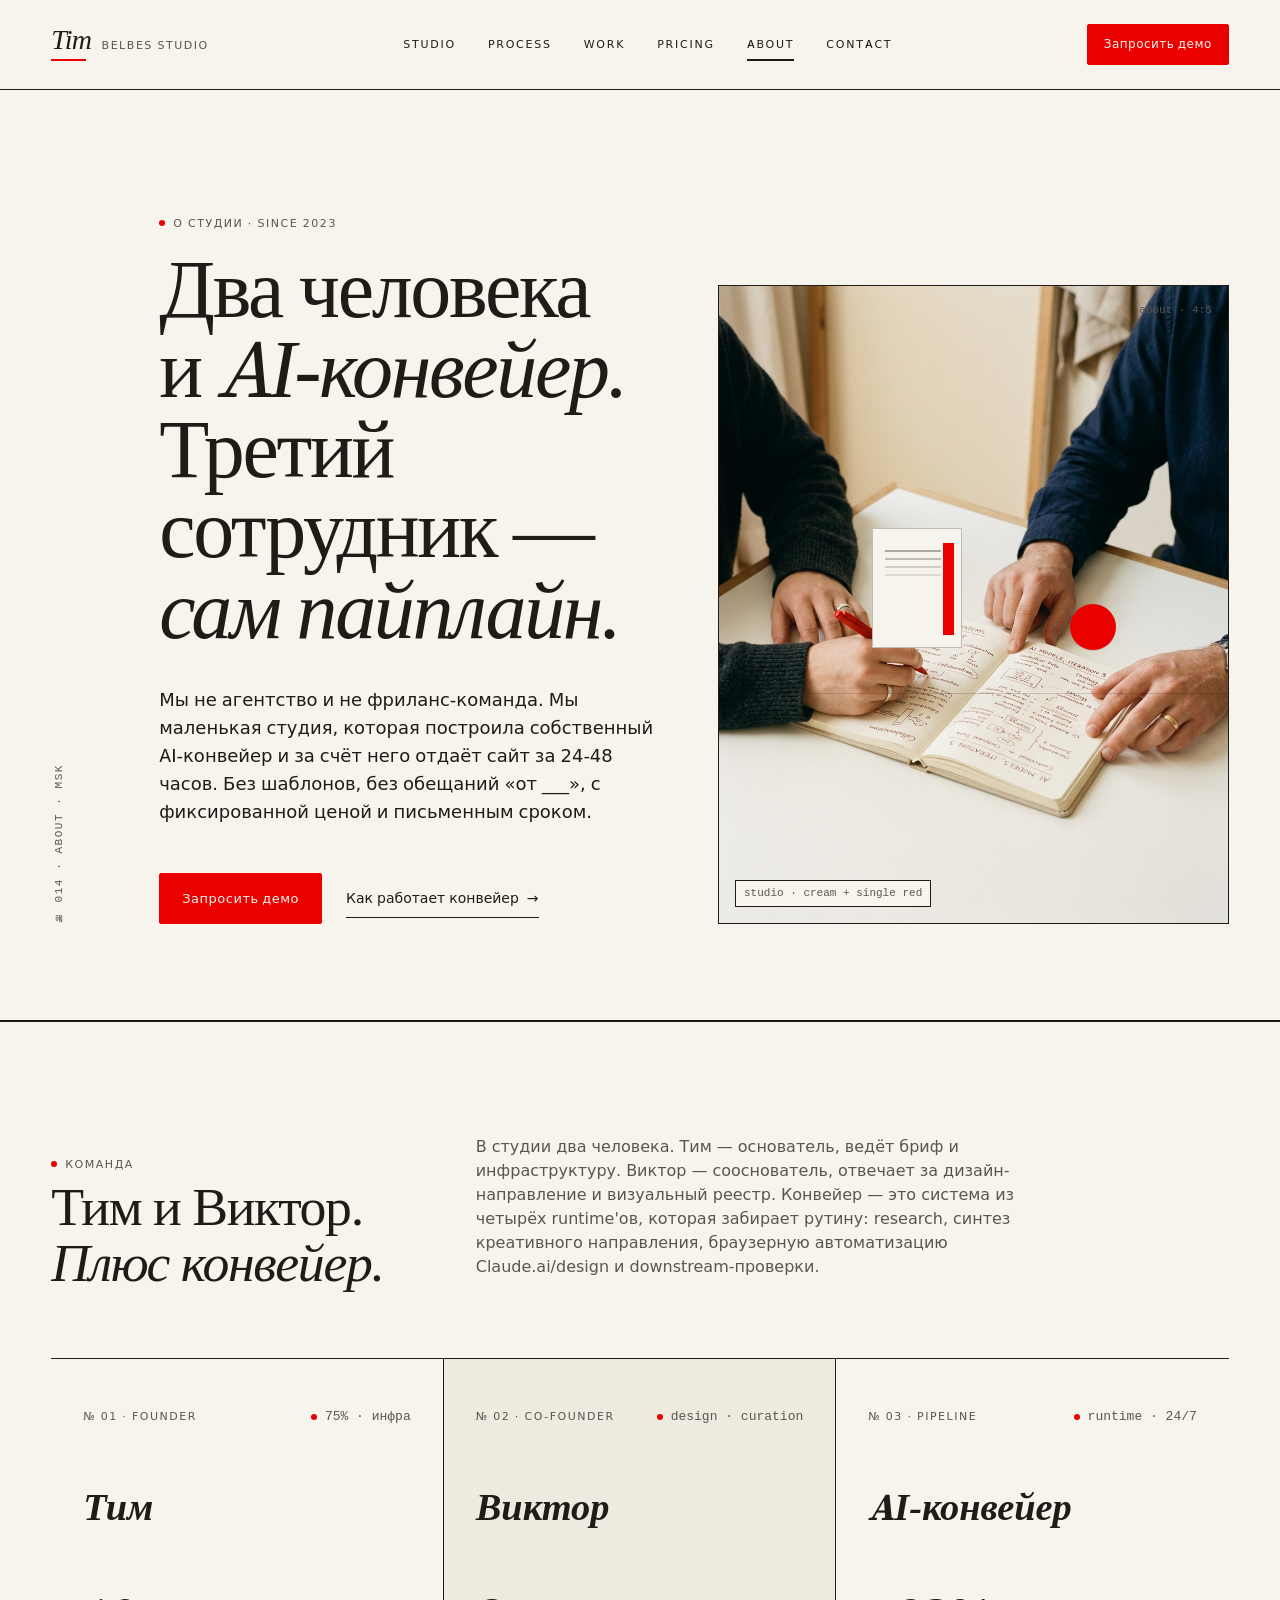
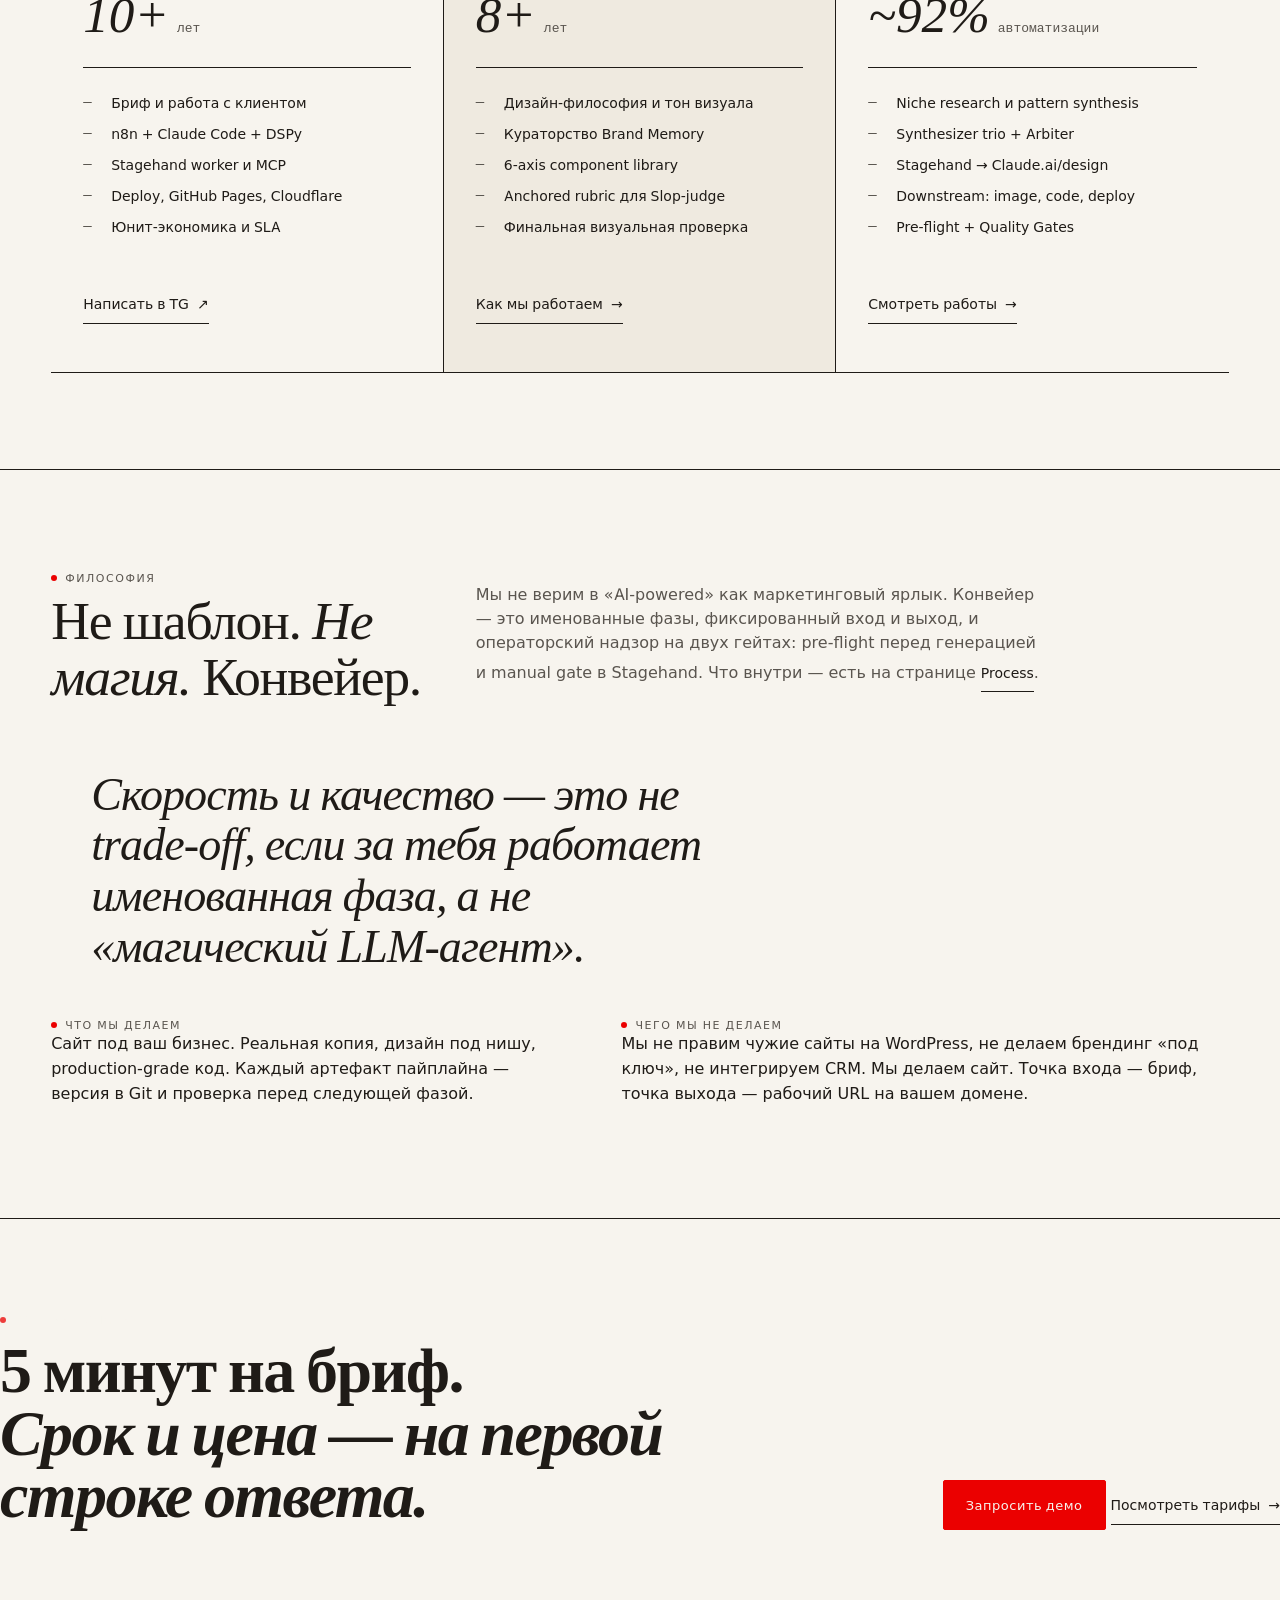
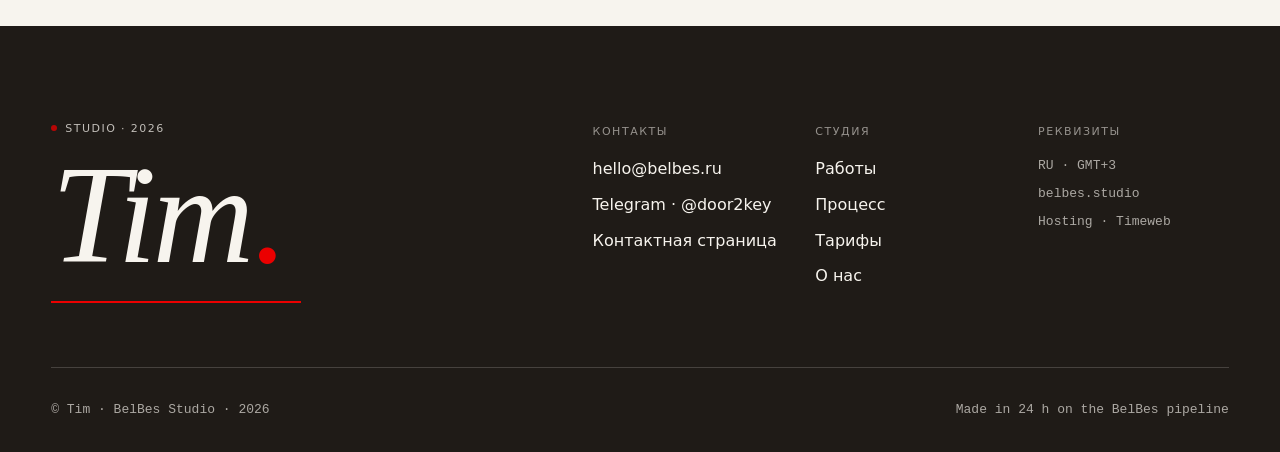
==== commit cf06224b: "feat V6.11.3: inline image-track fallback — 3 OpenRouter-generated photos + img tags Stagehand Claud" ====
--- a/about.html
+++ b/about.html
@@ -52,7 +52,7 @@
         </div>
       </div>
       <div class="bb-hero-meta">
-        <div class="bb-photo-editorial" style="width:100%; aspect-ratio: 4/5;">
+        <div class="bb-photo-editorial" style="width:100%; aspect-ratio: 4/5;"><img class="bb-photo-img" src="assets/img/founders_portrait.jpg" alt="Руки соавторов студии за столом, красная ручка как акцент" loading="lazy" width="800" height="1000" style="width:100%;height:100%;object-fit:cover;display:block;position:absolute;inset:0;z-index:0;">
           <div class="bb-photo-accent"></div>
           <div class="bb-photo-cup"></div>
           <span class="bb-photo-corner">about · 4:5</span>
--- a/assets/styles.css
+++ b/assets/styles.css
@@ -1099,3 +1099,8 @@
   background: var(--bb-ink); color: var(--bb-cream);
   padding: 8px 12px; text-decoration: none;
 }
+
+
+/* @v6.11.3-img-fallback */
+.bb-photo-editorial,.bb-photo-case{position:relative;overflow:hidden;}
+.bb-photo-img{border-radius:inherit;}
